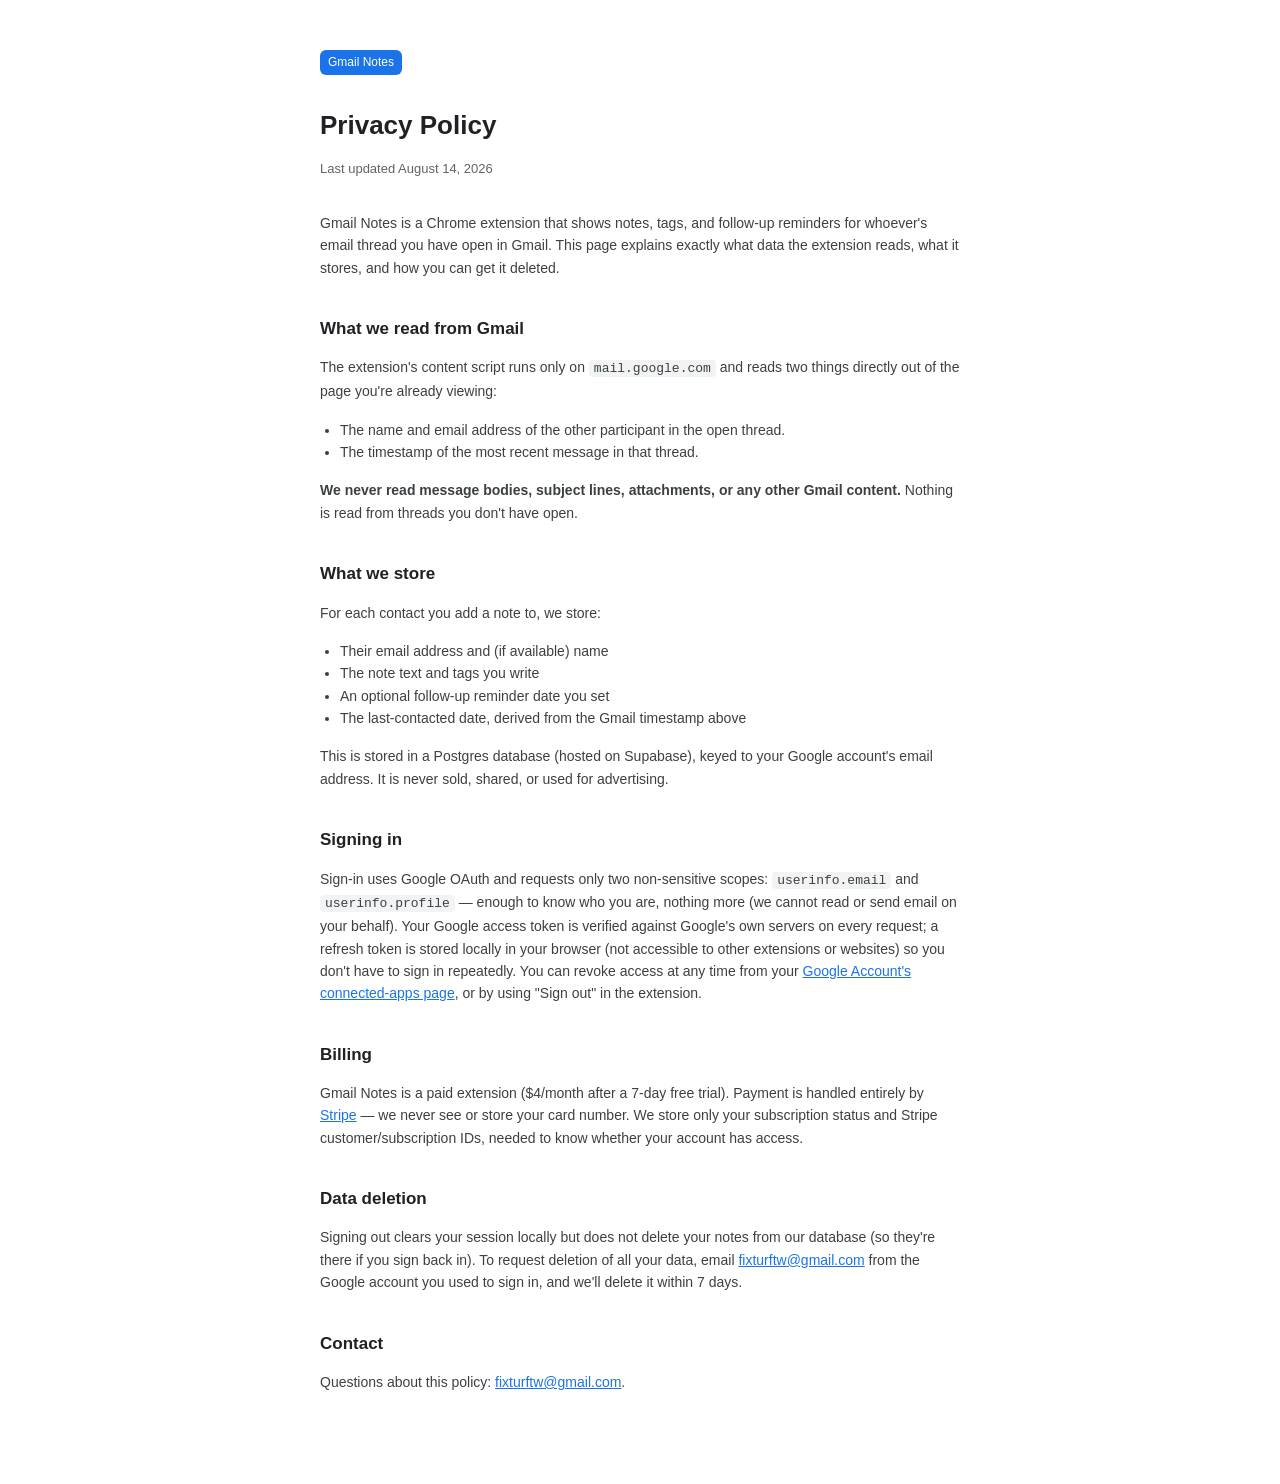
==== docs/privacy.html @ a6457685 "Gmail Notes: Stripe billing, silent re-auth, contacts list, reminders Adds a $4/mo subscription (7-d" ====
<!doctype html>
<html lang="en">
  <head>
    <meta charset="utf-8" />
    <meta name="viewport" content="width=device-width, initial-scale=1" />
    <title>Privacy Policy — Gmail Notes</title>
    <style>
      :root { color-scheme: light; }
      * { box-sizing: border-box; }
      body {
        margin: 0;
        font-family: -apple-system, BlinkMacSystemFont, "Segoe UI", Roboto, Arial, sans-serif;
        color: #202124;
        background: #fff;
        line-height: 1.6;
      }
      .wrap { max-width: 680px; margin: 0 auto; padding: 48px 20px 80px; }
      h1 { font-size: 26px; margin-bottom: 4px; }
      .updated { color: #5f6368; font-size: 13px; margin-bottom: 32px; }
      h2 { font-size: 17px; margin-top: 36px; }
      p, li { font-size: 14px; color: #3c4043; }
      ul { padding-left: 20px; }
      code { background: #f1f3f4; padding: 1px 5px; border-radius: 4px; font-size: 13px; }
      a { color: #1a73e8; }
      .badge { display: inline-block; background: #1a73e8; color: #fff; border-radius: 6px; padding: 3px 8px; font-size: 12px; margin-bottom: 12px; }
    </style>
  </head>
  <body>
    <div class="wrap">
      <span class="badge">Gmail Notes</span>
      <h1>Privacy Policy</h1>
      <p class="updated">Last updated August 14, 2026</p>

      <p>
        Gmail Notes is a Chrome extension that shows notes, tags, and follow-up reminders for
        whoever's email thread you have open in Gmail. This page explains exactly what data the
        extension reads, what it stores, and how you can get it deleted.
      </p>

      <h2>What we read from Gmail</h2>
      <p>
        The extension's content script runs only on <code>mail.google.com</code> and reads two
        things directly out of the page you're already viewing:
      </p>
      <ul>
        <li>The name and email address of the other participant in the open thread.</li>
        <li>The timestamp of the most recent message in that thread.</li>
      </ul>
      <p>
        <strong>We never read message bodies, subject lines, attachments, or any other Gmail
        content.</strong> Nothing is read from threads you don't have open.
      </p>

      <h2>What we store</h2>
      <p>For each contact you add a note to, we store:</p>
      <ul>
        <li>Their email address and (if available) name</li>
        <li>The note text and tags you write</li>
        <li>An optional follow-up reminder date you set</li>
        <li>The last-contacted date, derived from the Gmail timestamp above</li>
      </ul>
      <p>
        This is stored in a Postgres database (hosted on Supabase), keyed to your Google account's
        email address. It is never sold, shared, or used for advertising.
      </p>

      <h2>Signing in</h2>
      <p>
        Sign-in uses Google OAuth and requests only two non-sensitive scopes:
        <code>userinfo.email</code> and <code>userinfo.profile</code> — enough to know who you
        are, nothing more (we cannot read or send email on your behalf). Your Google access token
        is verified against Google's own servers on every request; a refresh token is stored
        locally in your browser (not accessible to other extensions or websites) so you don't have
        to sign in repeatedly. You can revoke access at any time from your
        <a href="https://myaccount.google.com/permissions" target="_blank" rel="noopener">Google
        Account's connected-apps page</a>, or by using "Sign out" in the extension.
      </p>

      <h2>Billing</h2>
      <p>
        Gmail Notes is a paid extension ($4/month after a 7-day free trial). Payment is handled
        entirely by <a href="https://stripe.com" target="_blank" rel="noopener">Stripe</a> — we
        never see or store your card number. We store only your subscription status and Stripe
        customer/subscription IDs, needed to know whether your account has access.
      </p>

      <h2>Data deletion</h2>
      <p>
        Signing out clears your session locally but does not delete your notes from our database
        (so they're there if you sign back in). To request deletion of all your data, email
        <a href="mailto:fixturftw@gmail.com">fixturftw@gmail.com</a> from the Google account you
        used to sign in, and we'll delete it within 7 days.
      </p>

      <h2>Contact</h2>
      <p>
        Questions about this policy: <a href="mailto:fixturftw@gmail.com">fixturftw@gmail.com</a>.
      </p>
    </div>
  </body>
</html>
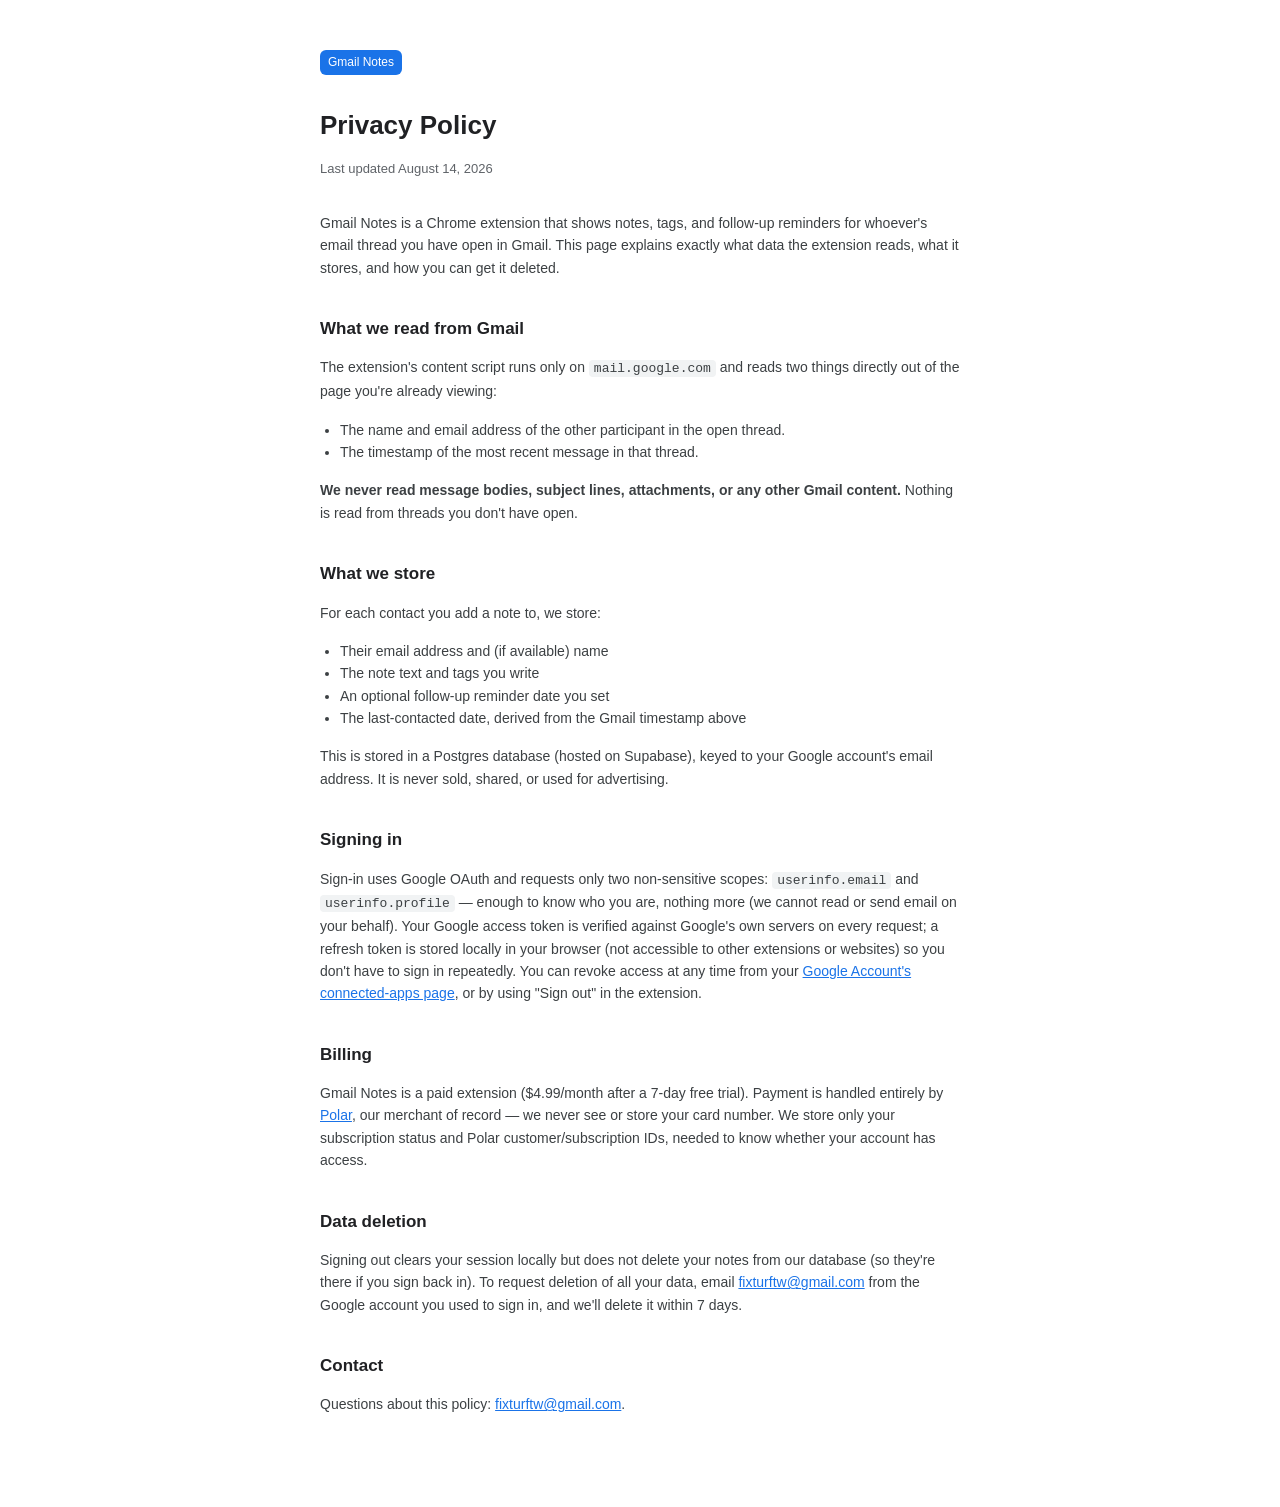
==== commit d80bfa66: "Switch billing from Stripe to Polar, price to \$4.99/mo Stripe is invite-only in India for individua" ====
--- a/docs/privacy.html
+++ b/docs/privacy.html
@@ -78,10 +78,11 @@
 
       <h2>Billing</h2>
       <p>
-        Gmail Notes is a paid extension ($4/month after a 7-day free trial). Payment is handled
-        entirely by <a href="https://stripe.com" target="_blank" rel="noopener">Stripe</a> — we
-        never see or store your card number. We store only your subscription status and Stripe
-        customer/subscription IDs, needed to know whether your account has access.
+        Gmail Notes is a paid extension ($4.99/month after a 7-day free trial). Payment is handled
+        entirely by <a href="https://polar.sh" target="_blank" rel="noopener">Polar</a>, our
+        merchant of record — we never see or store your card number. We store only your
+        subscription status and Polar customer/subscription IDs, needed to know whether your
+        account has access.
       </p>
 
       <h2>Data deletion</h2>
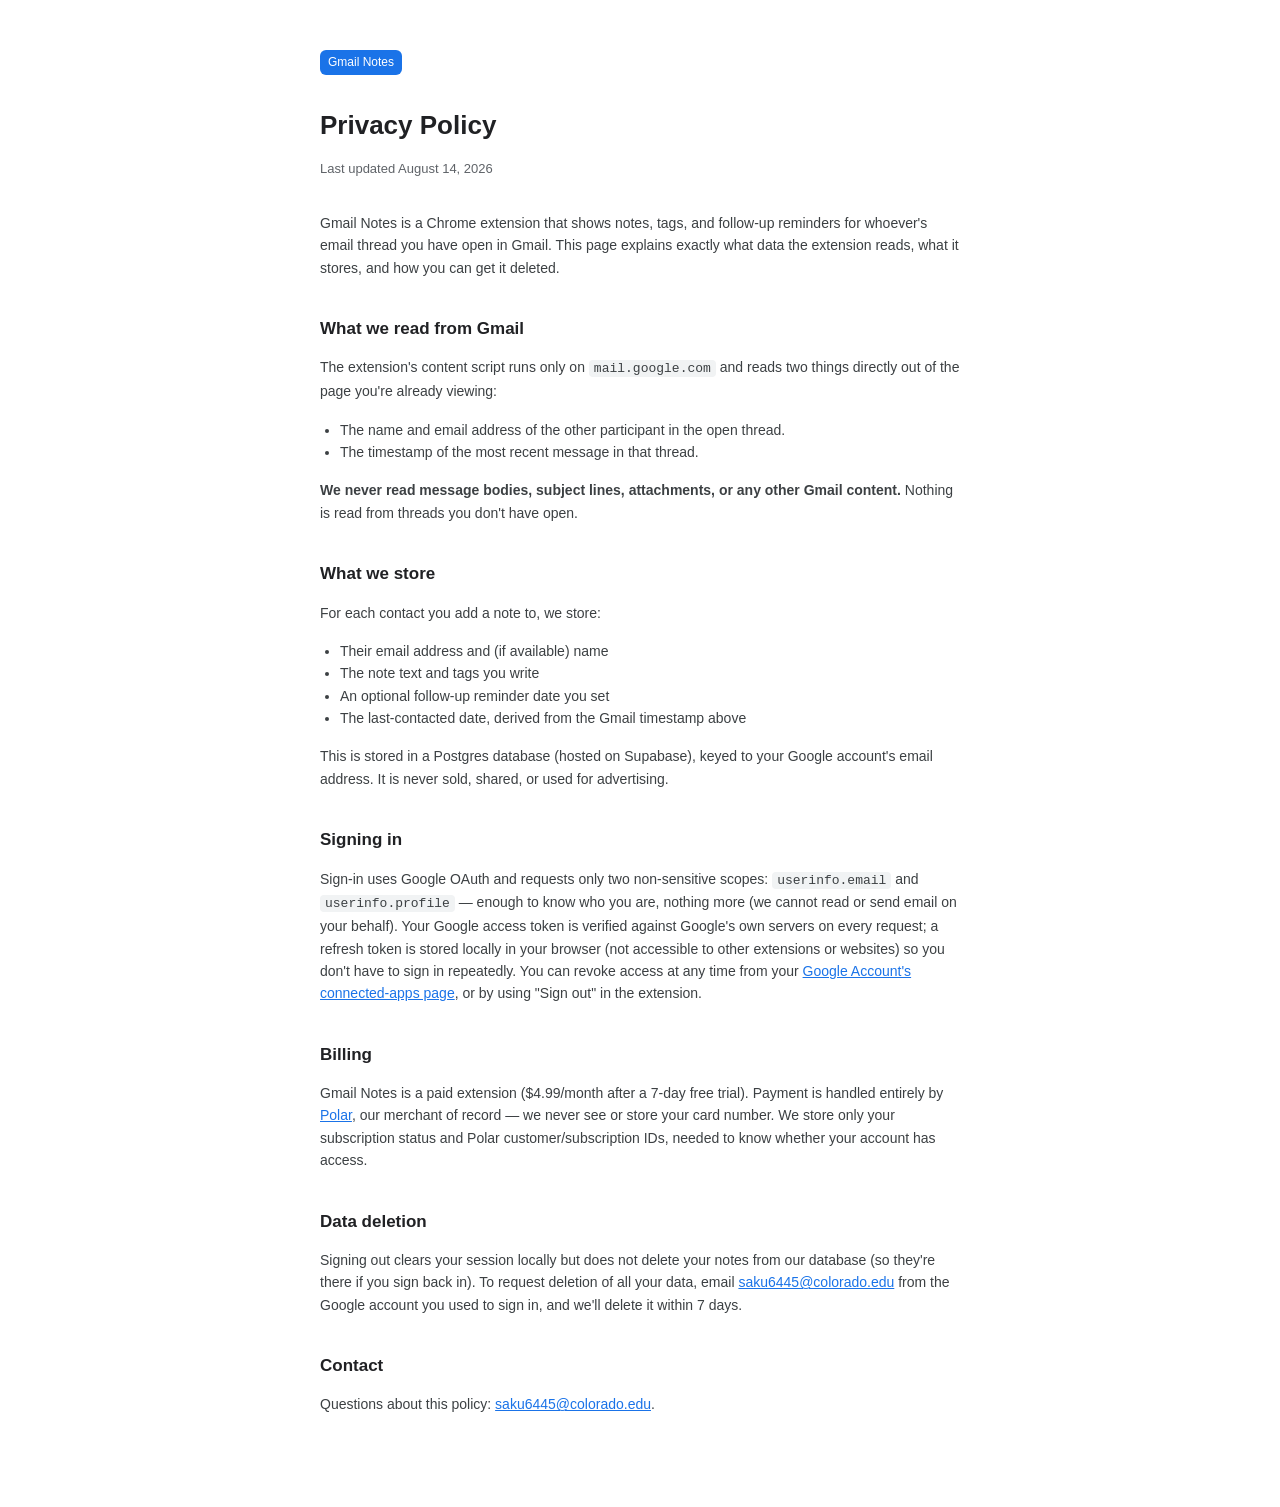
==== commit b5d64ccd: "Fix Polar webhook signature verification, update contact email The generic Standard Webhooks spec (s" ====
--- a/docs/privacy.html
+++ b/docs/privacy.html
@@ -89,13 +89,13 @@
       <p>
         Signing out clears your session locally but does not delete your notes from our database
         (so they're there if you sign back in). To request deletion of all your data, email
-        <a href="mailto:fixturftw@gmail.com">fixturftw@gmail.com</a> from the Google account you
+        <a href="mailto:saku6445@colorado.edu">saku6445@colorado.edu</a> from the Google account you
         used to sign in, and we'll delete it within 7 days.
       </p>
 
       <h2>Contact</h2>
       <p>
-        Questions about this policy: <a href="mailto:fixturftw@gmail.com">fixturftw@gmail.com</a>.
+        Questions about this policy: <a href="mailto:saku6445@colorado.edu">saku6445@colorado.edu</a>.
       </p>
     </div>
   </body>
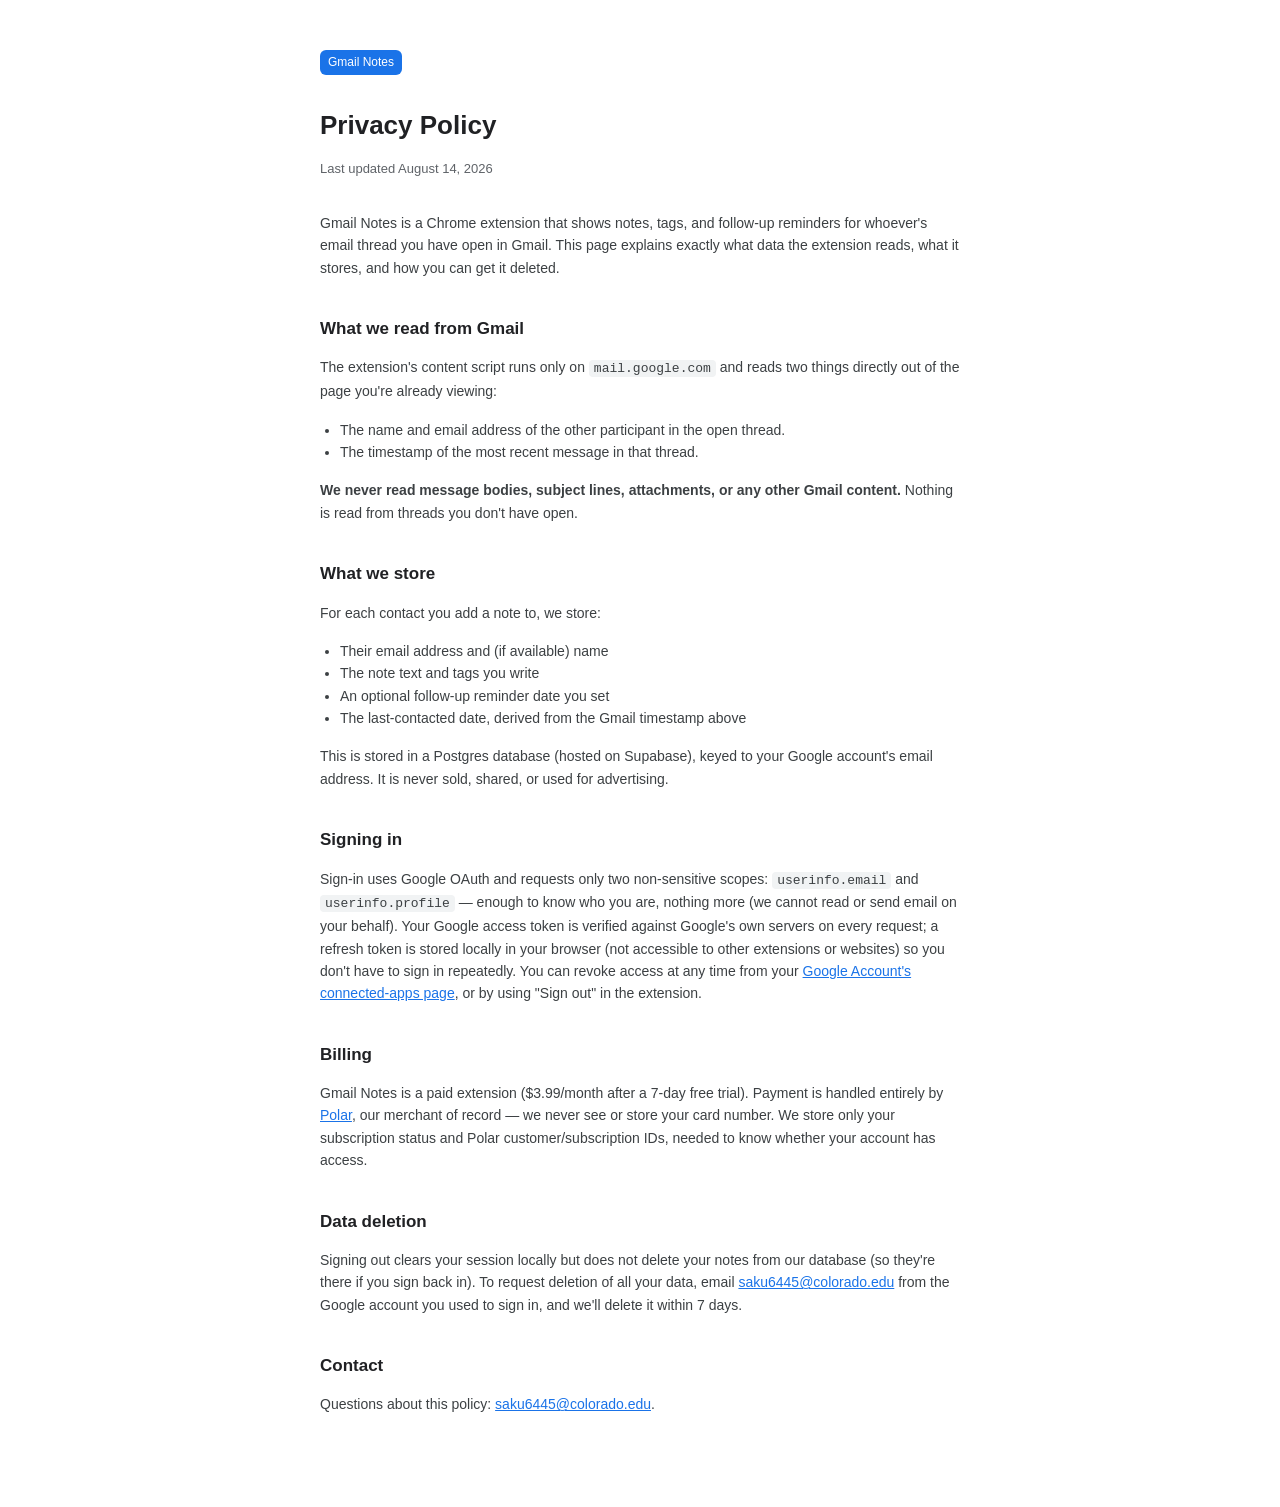
==== commit 93da39db: "Drop price to $3.99/mo Co-Authored-By: Claude Sonnet 5 <noreply@anthropic.com>" ====
--- a/docs/privacy.html
+++ b/docs/privacy.html
@@ -78,7 +78,7 @@
 
       <h2>Billing</h2>
       <p>
-        Gmail Notes is a paid extension ($4.99/month after a 7-day free trial). Payment is handled
+        Gmail Notes is a paid extension ($3.99/month after a 7-day free trial). Payment is handled
         entirely by <a href="https://polar.sh" target="_blank" rel="noopener">Polar</a>, our
         merchant of record — we never see or store your card number. We store only your
         subscription status and Polar customer/subscription IDs, needed to know whether your
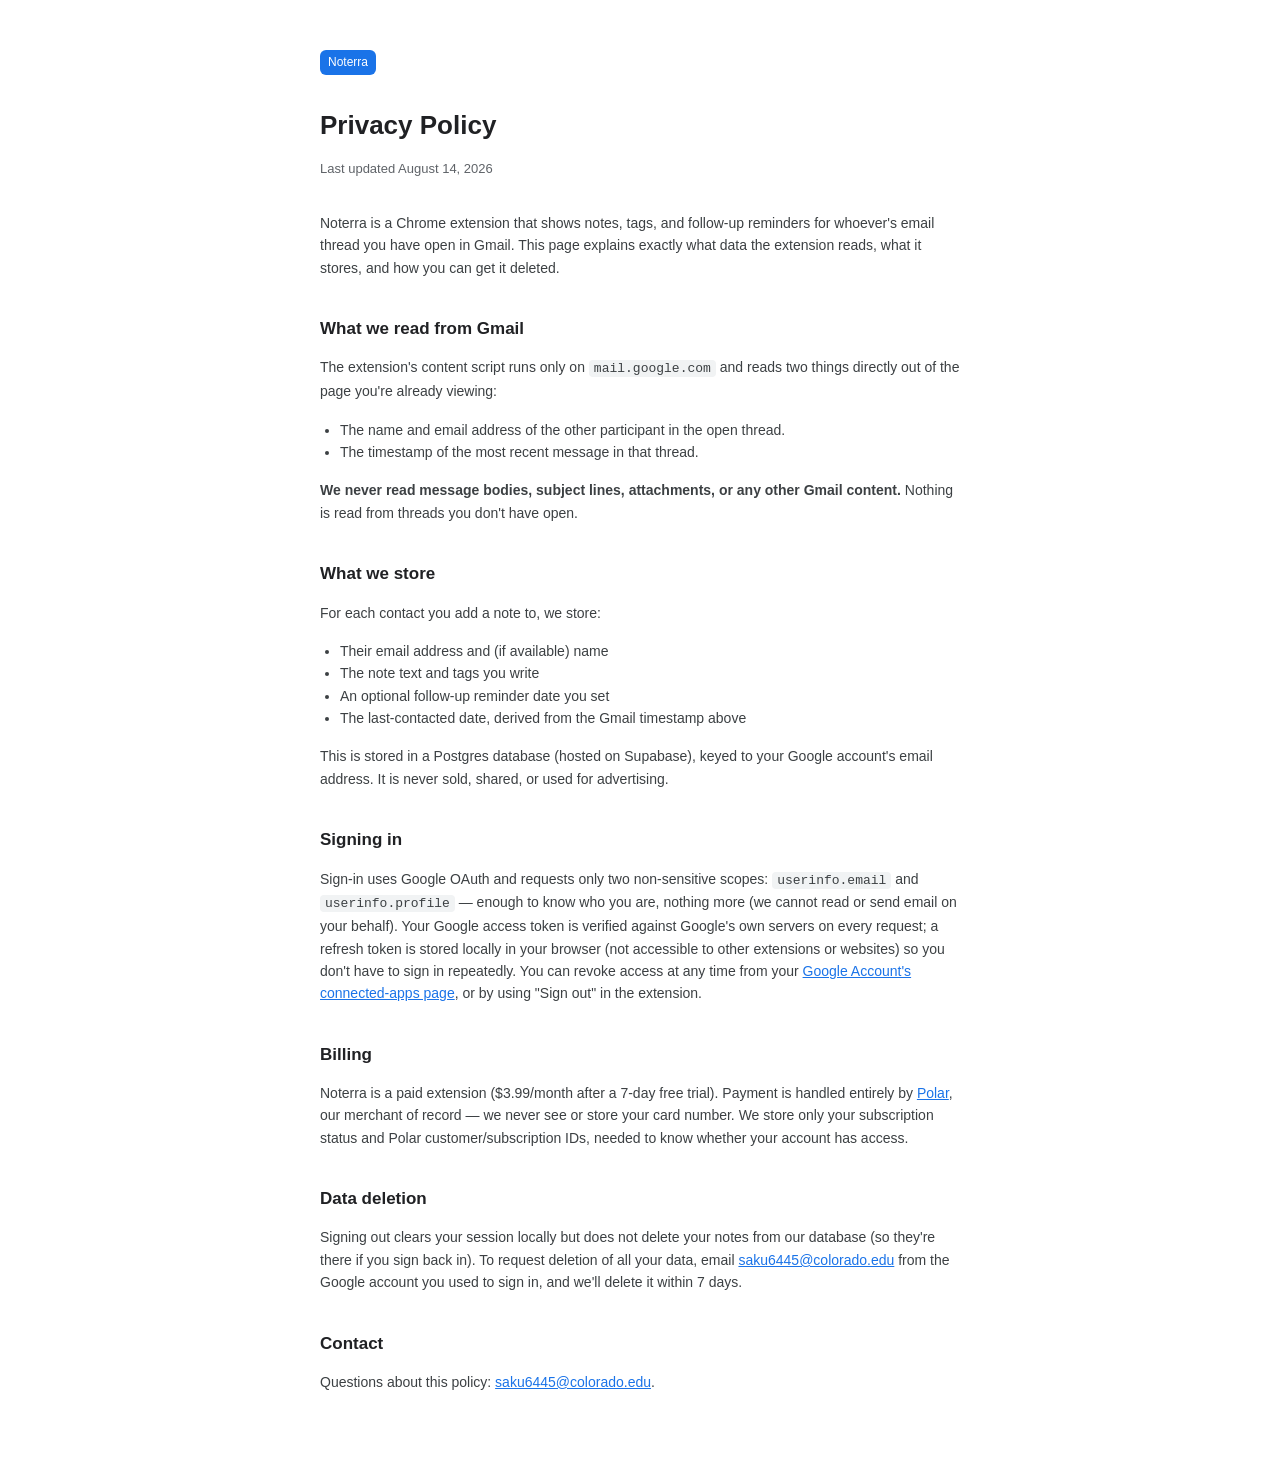
==== commit effac13e: "Rename product to Noterra Sidenote was ruled out (registered trademark for browser-extension note-ta" ====
--- a/docs/privacy.html
+++ b/docs/privacy.html
@@ -3,7 +3,7 @@
   <head>
     <meta charset="utf-8" />
     <meta name="viewport" content="width=device-width, initial-scale=1" />
-    <title>Privacy Policy — Gmail Notes</title>
+    <title>Privacy Policy — Noterra</title>
     <style>
       :root { color-scheme: light; }
       * { box-sizing: border-box; }
@@ -27,12 +27,12 @@
   </head>
   <body>
     <div class="wrap">
-      <span class="badge">Gmail Notes</span>
+      <span class="badge">Noterra</span>
       <h1>Privacy Policy</h1>
       <p class="updated">Last updated August 14, 2026</p>
 
       <p>
-        Gmail Notes is a Chrome extension that shows notes, tags, and follow-up reminders for
+        Noterra is a Chrome extension that shows notes, tags, and follow-up reminders for
         whoever's email thread you have open in Gmail. This page explains exactly what data the
         extension reads, what it stores, and how you can get it deleted.
       </p>
@@ -78,7 +78,7 @@
 
       <h2>Billing</h2>
       <p>
-        Gmail Notes is a paid extension ($3.99/month after a 7-day free trial). Payment is handled
+        Noterra is a paid extension ($3.99/month after a 7-day free trial). Payment is handled
         entirely by <a href="https://polar.sh" target="_blank" rel="noopener">Polar</a>, our
         merchant of record — we never see or store your card number. We store only your
         subscription status and Polar customer/subscription IDs, needed to know whether your
